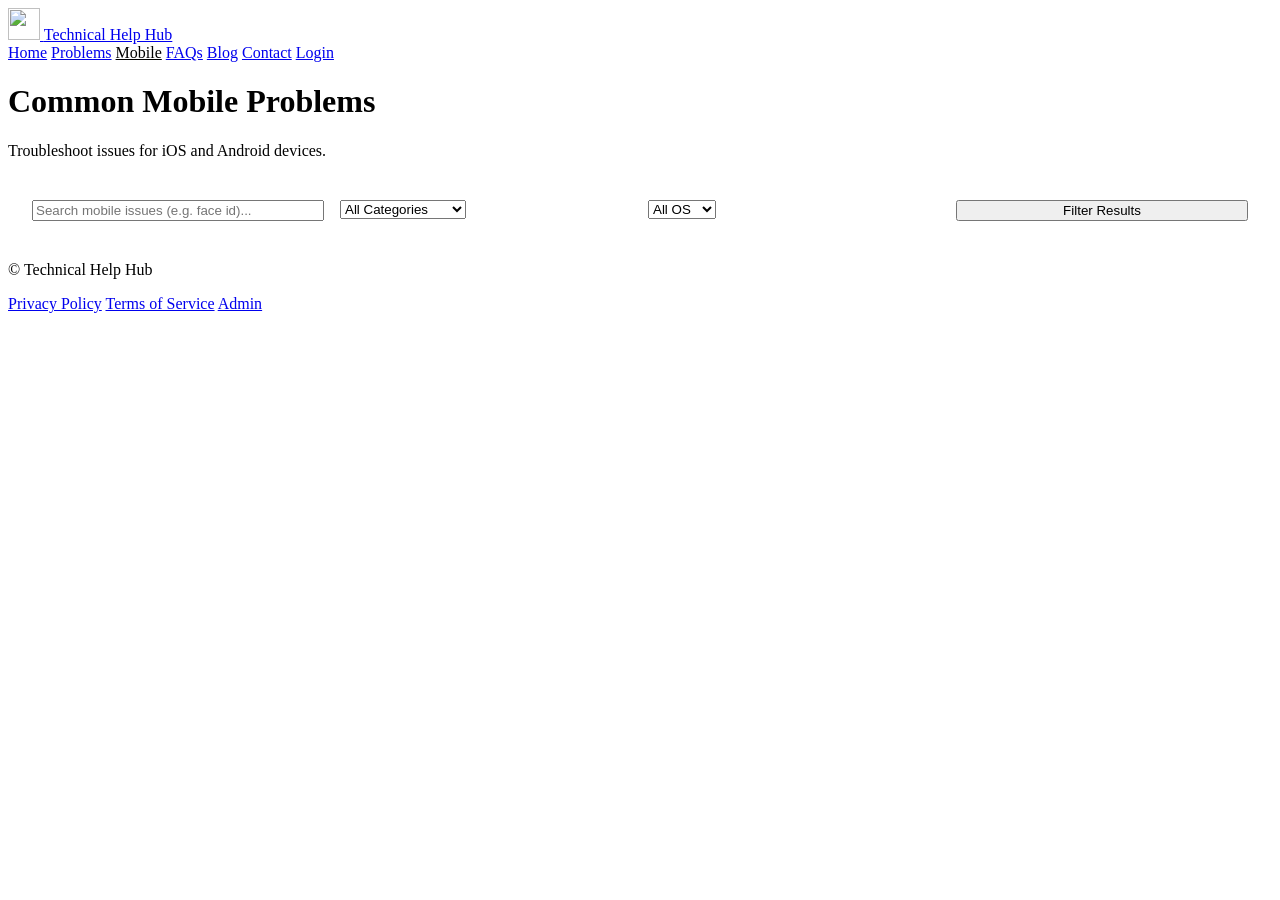
==== mobile-problems.html @ ba385f23 "Add files via upload" ====
<!doctype html>
<html lang="en">

<head>
    <meta charset="utf-8">
    <meta name="viewport" content="width=device-width, initial-scale=1">
    <title>Mobile Problems - Technical Help Hub</title>
    <link rel="preconnect" href="https://fonts.googleapis.com">
    <link rel="preconnect" href="https://fonts.gstatic.com" crossorigin>
    <link href="https://fonts.googleapis.com/css2?family=Inter:wght@400;500;600;700&display=swap" rel="stylesheet">
    <link rel="stylesheet" href="assets/css/styles.css">
</head>

<body>

    <header class="site-header">
        <div class="container header-inner">
            <a class="logo" href="index.html">
                <img src="assets/img/logo.svg" alt="" width="32" height="32">
                <span>Technical Help Hub</span>
            </a>
            <nav class="nav">
                <a href="index.html">Home</a>
                <a href="problems.html">Problems</a>
                <a href="mobile-problems.html" aria-current="page" style="color: var(--brand-primary);">Mobile</a>
                <a href="faq.html">FAQs</a>
                <a href="blog.html">Blog</a>
                <a href="contact.html">Contact</a>
                <a href="login.html" class="btn btn-sm">Login</a>
            </nav>
        </div>
    </header>

    <main class="container">
        <div class="list-header" style="flex-direction: column; align-items: stretch; gap: 1rem;">
            <h1>Common Mobile Problems</h1>
            <p class="muted">Troubleshoot issues for iOS and Android devices.</p>

            <div
                style="background: var(--bg-surface); padding: 1.5rem; border-radius: var(--radius-lg); border: 1px solid var(--border-color); box-shadow: var(--shadow-sm);">
                <form class="search" id="searchForm"
                    style="display: grid; gap: 1rem; grid-template-columns: repeat(auto-fit, minmax(200px, 1fr));">
                    <input type="search" id="searchInput" placeholder="Search mobile issues (e.g. face id)..."
                        aria-label="Search problems">

                    <div class="select-wrapper">
                        <select id="category" aria-label="Category">
                            <option value="">All Categories</option>
                            <option value="battery">Battery & Power</option>
                            <option value="connectivity">Connectivity</option>
                            <option value="app">App Issues</option>
                            <option value="system">System & Update</option>
                            <option value="hardware">Hardware</option>
                        </select>
                    </div>

                    <div class="select-wrapper">
                        <select id="os" aria-label="OS">
                            <option value="">All OS</option>
                            <option>iOS</option>
                            <option>Android</option>
                        </select>
                    </div>

                    <button class="btn" type="submit">Filter Results</button>
                </form>
            </div>
        </div>

        <div id="results" class="grid"></div>
    </main>

    <footer class="site-footer">
        <div class="container footer-inner">
            <p>© <span id="year"></span> Technical Help Hub</p>
            <div class="footer-links">
                <a href="privacy.html">Privacy Policy</a>
                <a href="terms.html">Terms of Service</a>
                <a href="admin.html">Admin</a>
            </div>
        </div>
    </footer>

    <script src="assets/js/problems-db.js"></script>
    <script>
        // Load from global problemsDB
        const allProblems = Object.entries(problemsDB).map(([id, data]) => ({ id, ...data }));

        // Filter for Mobile (iOS, Android)
        const problems = allProblems.filter(p => p.os.some(os => ['iOS', 'Android'].includes(os)));


        function render(list) {
            const wrap = document.getElementById('results');
            if (!list.length) {
                wrap.innerHTML = '<div style="grid-column: 1/-1; text-align: center; padding: 2rem;" class="muted">No problems found matching your filters.</div>';
                return;
            }
            wrap.innerHTML = list.map(p => `
    <a class="card card-${p.category}" href="problem.html?id=${p.id}">
      <div style="margin-bottom:auto">
        <h3>${p.title}</h3>
        <p>${p.summary}</p>
      </div>
      <div class="meta mt-4">
        <span class="badge badge-${p.category}">${p.category}</span>
        <span class="badge" style="border-color: transparent; ${getDifficultyColor(p.difficulty)}">${p.difficulty}</span>
        <span class="badge" style="background: #eef2ff; color: #4f46e5;">${p.os.join('/')}</span>
      </div>
    </a>
  `).join('');
        }

        function getDifficultyColor(d) {
            if (d === 'Easy') return 'background: #dcfce7; color: #166534;';
            if (d === 'Medium') return 'background: #fef9c3; color: #854d0e;';
            return 'background: #fee2e2; color: #991b1b;';
        }

        function applyFilters() {
            const q = document.getElementById('searchInput').value.toLowerCase().trim();
            const category = document.getElementById('category').value;
            const os = document.getElementById('os').value;

            const filtered = problems.filter(p => {
                const qok = !q || p.title.toLowerCase().includes(q) || p.summary.toLowerCase().includes(q);
                const cok = !category || p.category === category;
                const ook = !os || p.os.includes(os);
                return qok && cok && ook;
            });
            render(filtered);
        }

        document.getElementById('searchForm').addEventListener('submit', e => { e.preventDefault(); applyFilters(); });
        ['category', 'os'].forEach(id => document.getElementById(id).addEventListener('change', applyFilters));

        // Initial Render
        render(problems);
    </script>
    <script src="assets/js/app.js" defer></script>
</body>

</html>
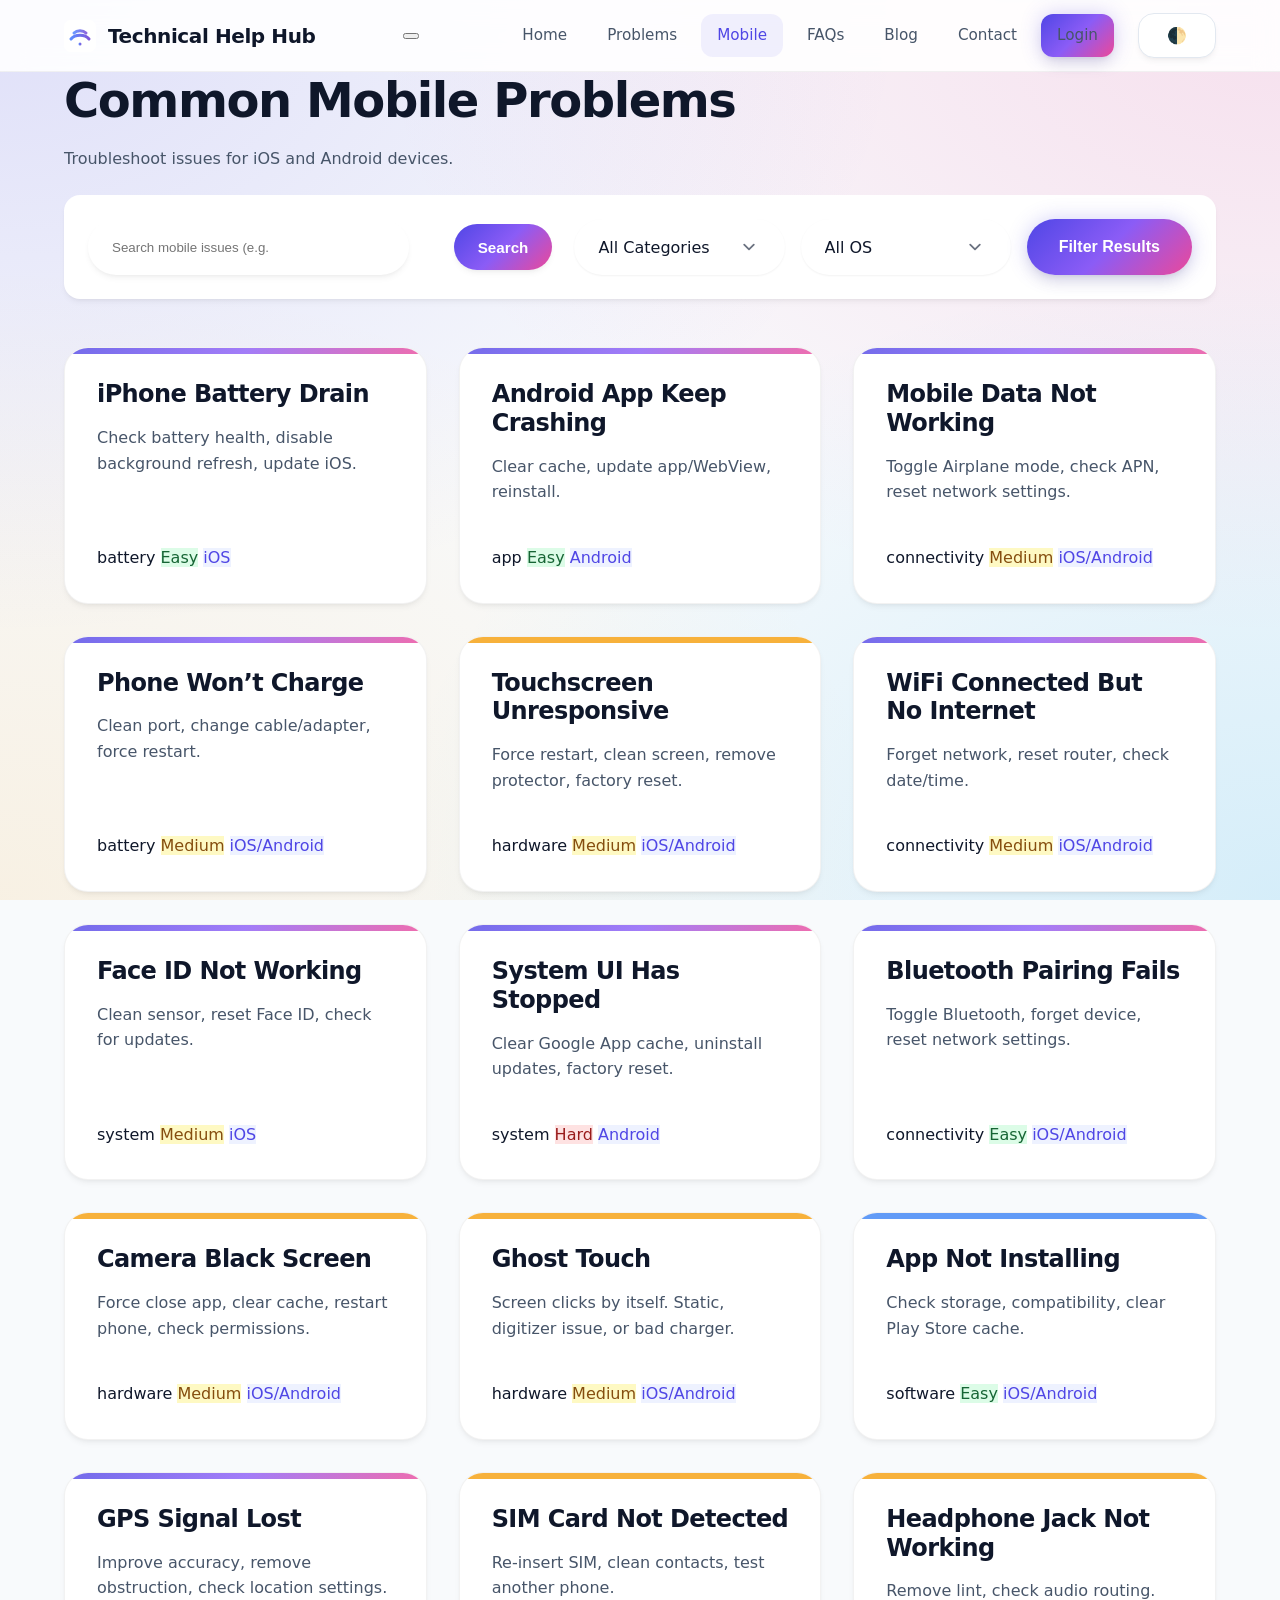
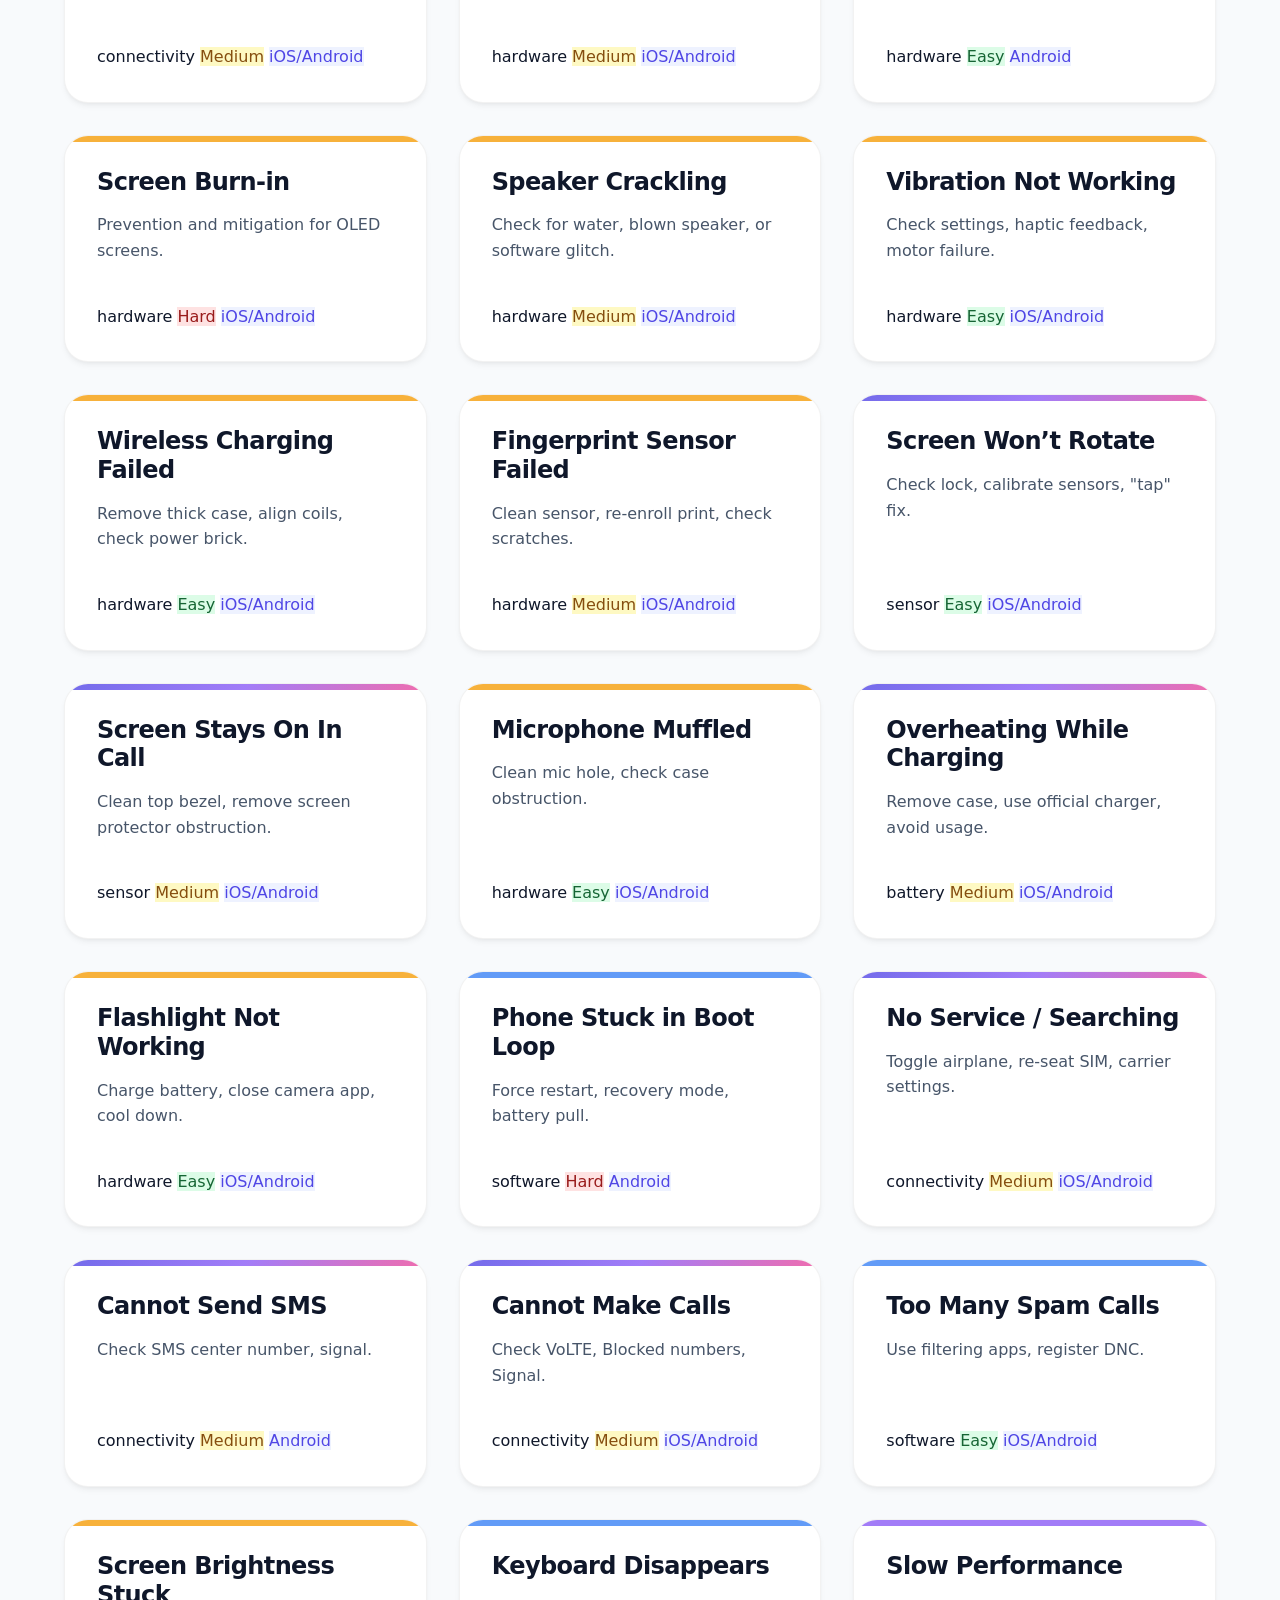
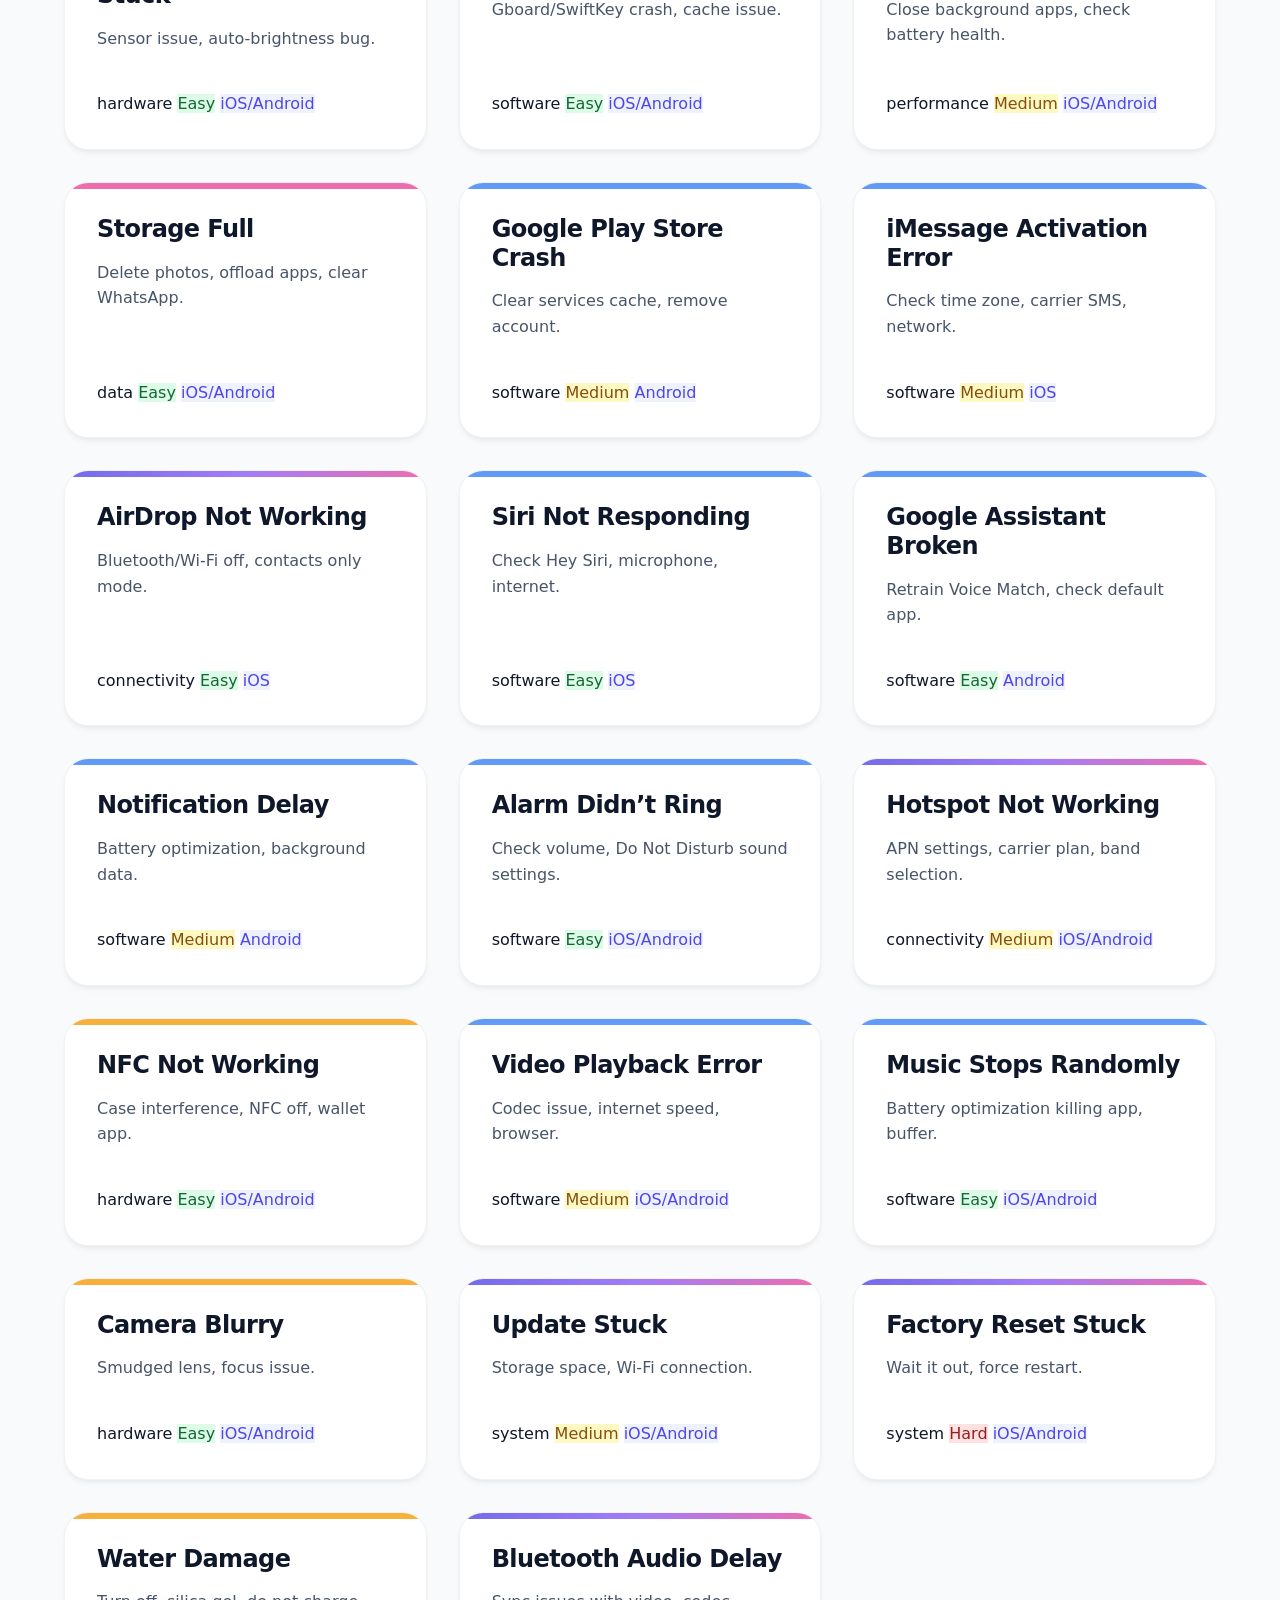
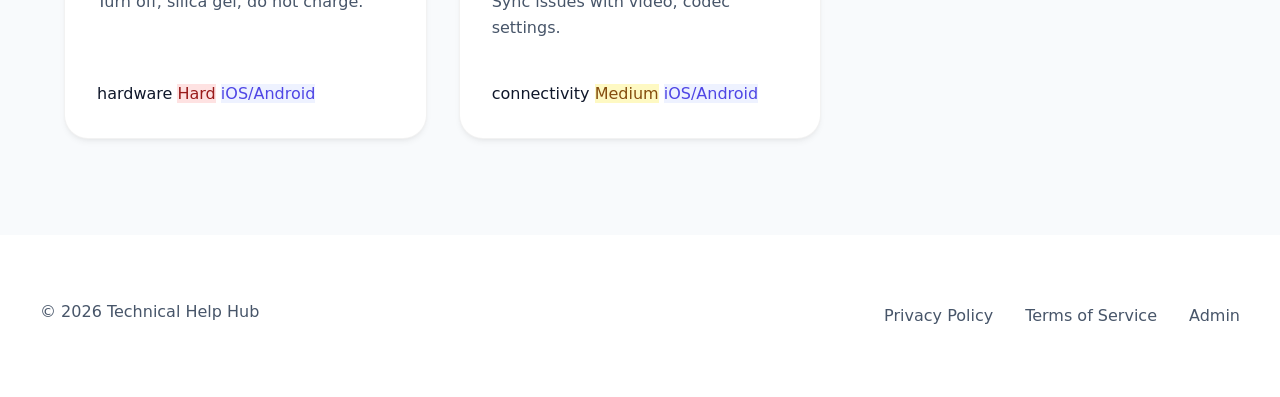
==== commit 16f15ba6: "Add files via upload Mobile7" ====
--- a/mobile-problems.html
+++ b/mobile-problems.html
@@ -38,10 +38,12 @@
 
             <div
                 style="background: var(--bg-surface); padding: 1.5rem; border-radius: var(--radius-lg); border: 1px solid var(--border-color); box-shadow: var(--shadow-sm);">
-                <form class="search" id="searchForm"
-                    style="display: grid; gap: 1rem; grid-template-columns: repeat(auto-fit, minmax(200px, 1fr));">
-                    <input type="search" id="searchInput" placeholder="Search mobile issues (e.g. face id)..."
-                        aria-label="Search problems">
+                <form class="search search-grid" id="searchForm">
+                    <div class="search-wrapper">
+                        <input type="search" id="searchInput" placeholder="Search mobile issues (e.g. face id)..."
+                            aria-label="Search problems">
+                        <button type="submit" class="search-btn-inner">Search</button>
+                    </div>
 
                     <div class="select-wrapper">
                         <select id="category" aria-label="Category">
--- a/assets/css/styles.css
+++ b/assets/css/styles.css
@@ -0,0 +1,934 @@
+:root {
+  /* --- Premium Brand Palette --- */
+  --brand-primary: #4f46e5;
+  /* Indigo 600 */
+  --brand-secondary: #0ea5e9;
+  /* Sky 500 */
+  --brand-accent: #8b5cf6;
+  /* Violet 500 */
+  --brand-gradient: linear-gradient(135deg, #4f46e5 0%, #8b5cf6 50%, #ec4899 100%);
+  --brand-gradient-hover: linear-gradient(135deg, #4338ca 0%, #7c3aed 50%, #db2777 100%);
+
+  /* --- Backgrounds & Surfaces --- */
+  --bg-body: #f8fafc;
+  --bg-surface: #ffffff;
+  --bg-surface-alt: #f1f5f9;
+  --bg-glass: rgba(255, 255, 255, 0.7);
+  --bg-glass-heavy: rgba(255, 255, 255, 0.9);
+
+  /* --- Typography Colors --- */
+  --text-main: #0f172a;
+  --text-muted: #475569;
+  --text-light: #94a3b8;
+  --text-on-brand: #ffffff;
+
+  /* --- Category Colors --- */
+  --col-performance: #8b5cf6;
+  --col-virus: #ef4444;
+  --col-hardware: #f59e0b;
+  --col-software: #3b82f6;
+  --col-network: #10b981;
+  --col-data: #ec4899;
+  --col-battery: #eab308;
+  --col-app: #6366f1;
+  --col-system: #64748b;
+  --col-connectivity: #06b6d4;
+
+  /* --- UI Dimensions & Spacing --- */
+  --container-width: 1200px;
+  --header-height: 4.5rem;
+  --radius-sm: 0.5rem;
+  --radius-md: 0.75rem;
+  --radius-lg: 1rem;
+  --radius-xl: 1.5rem;
+  --radius-full: 9999px;
+
+  /* --- Effects & Shadows --- */
+  --shadow-xs: 0 1px 2px 0 rgb(0 0 0 / 0.05);
+  --shadow-sm: 0 4px 6px -1px rgb(0 0 0 / 0.05), 0 2px 4px -2px rgb(0 0 0 / 0.05);
+  --shadow-md: 0 10px 15px -3px rgb(0 0 0 / 0.08), 0 4px 6px -4px rgb(0 0 0 / 0.08);
+  --shadow-lg: 0 20px 25px -5px rgb(0 0 0 / 0.1), 0 8px 10px -6px rgb(0 0 0 / 0.1);
+  --shadow-glow: 0 0 20px rgba(79, 70, 229, 0.25);
+
+  --backdrop-blur: 12px;
+  --transition-base: all 0.3s cubic-bezier(0.4, 0, 0.2, 1);
+
+  --font-sans: 'Inter', system-ui, -apple-system, BlinkMacSystemFont, "Segoe UI", Roboto, "Helvetica Neue", Arial, sans-serif;
+}
+
+/* --- Reset & Base --- */
+*,
+*::before,
+*::after {
+  box-sizing: border-box;
+}
+
+html {
+  scroll-behavior: smooth;
+}
+
+body {
+  margin: 0;
+  font-family: var(--font-sans);
+  background-color: var(--bg-body);
+  /* Modern animated mesh gradient background */
+  background-image:
+    radial-gradient(at 0% 0%, rgba(79, 70, 229, 0.15) 0px, transparent 50%),
+    radial-gradient(at 100% 0%, rgba(236, 72, 153, 0.15) 0px, transparent 50%),
+    radial-gradient(at 100% 100%, rgba(14, 165, 233, 0.15) 0px, transparent 50%),
+    radial-gradient(at 0% 100%, rgba(245, 158, 11, 0.1) 0px, transparent 50%);
+  background-attachment: fixed;
+  color: var(--text-main);
+  line-height: 1.6;
+  -webkit-font-smoothing: antialiased;
+}
+
+img {
+  max-width: 100%;
+  height: auto;
+  display: block;
+}
+
+a {
+  color: inherit;
+  text-decoration: none;
+  transition: var(--transition-base);
+}
+
+/* --- Typography --- */
+h1,
+h2,
+h3,
+h4,
+h5,
+h6 {
+  margin: 0 0 1rem 0;
+  font-weight: 700;
+  line-height: 1.2;
+  color: var(--text-main);
+}
+
+h1 {
+  font-size: 3rem;
+  letter-spacing: -0.03em;
+}
+
+h2 {
+  font-size: 2.25rem;
+  letter-spacing: -0.025em;
+}
+
+h3 {
+  font-size: 1.5rem;
+  letter-spacing: -0.025em;
+}
+
+p {
+  margin-bottom: 1.5rem;
+  color: var(--text-muted);
+}
+
+/* --- Layout --- */
+.container {
+  width: 100%;
+  max-width: var(--container-width);
+  margin: 0 auto;
+  padding: 0 1.5rem;
+}
+
+/* --- Header (Glassmorphism) --- */
+.site-header {
+  position: sticky;
+  top: 0;
+  z-index: 100;
+  height: var(--header-height);
+  background: var(--bg-glass-heavy);
+  backdrop-filter: blur(var(--backdrop-blur));
+  -webkit-backdrop-filter: blur(var(--backdrop-blur));
+  border-bottom: 1px solid rgba(0, 0, 0, 0.05);
+}
+
+.header-inner {
+  height: 100%;
+  display: flex;
+  align-items: center;
+  justify-content: space-between;
+}
+
+.logo {
+  display: flex;
+  align-items: center;
+  gap: 0.75rem;
+  font-weight: 800;
+  font-size: 1.25rem;
+  color: var(--text-main);
+  letter-spacing: -0.02em;
+}
+
+.nav {
+  display: flex;
+  align-items: center;
+  gap: 0.5rem;
+}
+
+.nav a {
+  padding: 0.6rem 1rem;
+  border-radius: var(--radius-md);
+  color: var(--text-muted);
+  font-weight: 500;
+  font-size: 0.95rem;
+}
+
+.nav a:hover,
+.nav a[aria-current="page"] {
+  background-color: rgba(79, 70, 229, 0.08);
+  color: var(--brand-primary);
+}
+
+/* --- Buttons --- */
+.btn {
+  display: inline-flex;
+  align-items: center;
+  justify-content: center;
+  padding: 0.75rem 1.75rem;
+  border-radius: var(--radius-lg);
+  font-weight: 600;
+  font-size: 1rem;
+  background: var(--brand-gradient);
+  color: var(--text-on-brand);
+  border: none;
+  cursor: pointer;
+  transition: var(--transition-base);
+  box-shadow: var(--shadow-md), var(--shadow-glow);
+  position: relative;
+  overflow: hidden;
+}
+
+.btn:hover {
+  transform: translateY(-2px);
+  box-shadow: var(--shadow-lg), var(--shadow-glow);
+  filter: brightness(1.1);
+}
+
+.btn:active {
+  transform: translateY(0);
+}
+
+.btn-sm {
+  padding: 0.5rem 1.25rem;
+  font-size: 0.875rem;
+  border-radius: var(--radius-md);
+}
+
+.btn-secondary {
+  background: var(--bg-surface);
+  color: var(--text-main);
+  border: 1px solid #e2e8f0;
+  box-shadow: var(--shadow-sm);
+}
+
+.btn-secondary:hover {
+  border-color: var(--text-muted);
+  background: var(--bg-surface-alt);
+  transform: translateY(-1px);
+}
+
+/* --- Hero Section --- */
+.hero {
+  padding: 6rem 0 4rem;
+  text-align: center;
+  position: relative;
+}
+
+.hero h1 {
+  font-size: 4rem;
+  max-width: 900px;
+  margin: 0 auto 1.5rem;
+  background: var(--brand-gradient);
+  -webkit-background-clip: text;
+  background-clip: text;
+  -webkit-text-fill-color: transparent;
+  line-height: title;
+}
+
+.hero h1 strong {
+  font-weight: 800;
+}
+
+.hero p {
+  font-size: 1.25rem;
+  max-width: 650px;
+  margin: 0 auto 3rem;
+  line-height: 1.7;
+}
+
+/* --- Search Bar --- */
+.search-large {
+  max-width: 650px;
+  margin: 0 auto;
+  position: relative;
+  transition: var(--transition-base);
+}
+
+.search-large:focus-within {
+  transform: scale(1.02);
+}
+
+.search-large input {
+  width: 100%;
+  padding: 1.25rem 2rem;
+  padding-right: 9rem;
+  border-radius: var(--radius-full);
+  border: 1px solid rgba(0, 0, 0, 0.08);
+  background: var(--bg-surface);
+  font-size: 1.125rem;
+  box-shadow: var(--shadow-lg);
+  transition: var(--transition-base);
+}
+
+.search-large input:focus {
+  outline: none;
+  border-color: var(--brand-primary);
+  box-shadow: var(--shadow-lg), 0 0 0 4px rgba(79, 70, 229, 0.15);
+}
+
+.search-large button {
+  position: absolute;
+  right: 0.75rem;
+  top: 0.6rem;
+  bottom: 0.6rem;
+  border-radius: var(--radius-full);
+  padding: 0 2rem;
+  box-shadow: none;
+}
+
+/* --- Cards & Grid --- */
+.grid,
+.cards {
+  display: grid;
+  grid-template-columns: repeat(auto-fill, minmax(320px, 1fr));
+  gap: 2rem;
+  margin: 3rem 0;
+}
+
+.card {
+  background: var(--bg-surface);
+  border: 1px solid rgba(0, 0, 0, 0.05);
+  /* Detailed light border */
+  border-radius: var(--radius-xl);
+  padding: 2rem;
+  transition: var(--transition-base);
+  height: 100%;
+  display: flex;
+  flex-direction: column;
+  position: relative;
+  overflow: hidden;
+  box-shadow: var(--shadow-sm);
+}
+
+.card::before {
+  content: '';
+  position: absolute;
+  top: 0;
+  left: 0;
+  width: 100%;
+  height: 6px;
+  background: var(--brand-gradient);
+  /* Default fallback */
+  opacity: 0.8;
+}
+
+.card:hover {
+  transform: translateY(-8px);
+  box-shadow: var(--shadow-lg);
+  border-color: rgba(0, 0, 0, 0.0);
+  /* Let Shadow take over */
+}
+
+.card h3 {
+  font-size: 1.5rem;
+  margin-bottom: 1rem;
+}
+
+.card p {
+  flex-grow: 1;
+  font-size: 1rem;
+  line-height: 1.6;
+}
+
+/* Category Specific Styles & Cards */
+.card-performance::before {
+  background: var(--col-performance);
+}
+
+.card-virus::before {
+  background: var(--col-virus);
+}
+
+.card-hardware::before {
+  background: var(--col-hardware);
+}
+
+.card-software::before {
+  background: var(--col-software);
+}
+
+.card-network::before {
+  background: var(--col-network);
+}
+
+.card-data::before {
+  background: var(--col-data);
+}
+
+.card span.btn-secondary {
+  align-self: flex-start;
+  margin-top: 1.5rem;
+  background: transparent;
+  border: 1px solid #e2e8f0;
+}
+
+.card:hover span.btn-secondary {
+  background: var(--brand-primary);
+  color: white;
+  border-color: var(--brand-primary);
+}
+
+/* --- Forms (General) --- */
+.form-group {
+  margin-bottom: 1.5rem;
+}
+
+label {
+  display: block;
+  font-size: 0.9rem;
+  font-weight: 600;
+  margin-bottom: 0.5rem;
+  color: var(--text-main);
+}
+
+input[type="text"],
+input[type="email"],
+input[type="password"],
+select,
+textarea {
+  width: 100%;
+  padding: 0.875rem 1rem;
+  border-radius: var(--radius-md);
+  border: 1px solid var(--border-light);
+  background: var(--bg-surface);
+  color: var(--text-main);
+  font-family: inherit;
+  font-size: 1rem;
+  transition: var(--transition-base);
+  box-shadow: var(--shadow-xs);
+}
+
+input:focus,
+select:focus,
+textarea:focus {
+  outline: none;
+  border-color: var(--brand-primary);
+  box-shadow: 0 0 0 4px rgba(79, 70, 229, 0.1);
+}
+
+/* --- Search Form Alignment --- */
+.search {
+  align-items: center;
+  /* Ensure grid items align vertically */
+}
+
+/* --- Search Form Grid Layout (Flexbox for Fluidity) --- */
+.search-grid {
+  display: flex;
+  flex-wrap: wrap;
+  gap: 1rem;
+  align-items: center;
+  width: 100%;
+}
+
+/* Flex Grow Logic */
+.search-wrapper {
+  flex: 3 1 320px;
+  /* Takes most space, min-width 320px */
+}
+
+.select-wrapper {
+  flex: 1 1 160px;
+  /* Takes less space, min-width 160px */
+}
+
+/* Filter button shouldn't grow too much */
+.search-grid .btn {
+  flex: 0 0 auto;
+  min-width: 140px;
+}
+
+/* Ensure wrappers don't overflow */
+.search-wrapper,
+.select-wrapper {
+  min-width: 0;
+}
+
+/* Remove the specific grid media query as flex handles it */
+
+
+/* --- Search Wrapper (Input + Button) --- */
+.search-wrapper {
+  position: relative;
+  display: flex;
+  align-items: center;
+  width: 100%;
+  height: 3.5rem;
+  /* Enforce wrapper height */
+}
+
+.search-wrapper input {
+  padding: 0.875rem 1.5rem;
+  /* Match select padding height */
+  padding-right: 8rem !important;
+  /* Space for large button */
+  margin-bottom: 0 !important;
+  border-radius: 50px;
+  border: 1px solid var(--border-color);
+  box-shadow: var(--shadow-sm);
+  transition: var(--transition-base);
+  height: 100%;
+  /* Fill wrapper */
+  line-height: normal;
+}
+
+.search-wrapper input:focus {
+  border-color: var(--brand-primary);
+  box-shadow: 0 0 0 4px rgba(79, 70, 229, 0.1);
+}
+
+.search-btn-inner {
+  position: absolute;
+  right: 6px;
+  top: 50%;
+  transform: translateY(-50%);
+  height: calc(3.5rem - 10px);
+  /* Fixed height relative to input */
+  background: var(--brand-gradient);
+  border: none;
+  cursor: pointer;
+  color: white;
+  padding: 0 1.5rem;
+  /* Increased padding slightly */
+  display: flex;
+  align-items: center;
+  justify-content: center;
+  transition: var(--transition-base);
+  border-radius: 50px;
+  font-weight: 600;
+  font-size: 0.95rem;
+  box-shadow: var(--shadow-sm);
+  z-index: 2;
+}
+
+/* Ensure Selects Match Search Height in Filter Bar */
+.search select {
+  height: 3.5rem;
+  border-radius: 50px;
+  /* Match pill shape for consistency */
+  padding: 0 1.5rem;
+  appearance: none;
+  /* Remove default arrow to style if needed, but keeping simple for now */
+  background-image: url("data:image/svg+xml,%3csvg xmlns='http://www.w3.org/2000/svg' fill='none' viewBox='0 0 20 20'%3e%3cpath stroke='%236b7280' stroke-linecap='round' stroke-linejoin='round' stroke-width='1.5' d='M6 8l4 4 4-4'/%3e%3c/svg%3e");
+  background-position: right 1.5rem center;
+  background-repeat: no-repeat;
+  background-size: 1.5em 1.5em;
+  border: 1px solid var(--border-color);
+  background-color: var(--bg-surface);
+}
+
+.search .btn {
+  height: 3.5rem;
+  border-radius: 50px;
+  padding: 0 2rem;
+  display: inline-flex;
+  align-items: center;
+  justify-content: center;
+}
+
+.search-btn-inner:hover {
+  transform: translateY(calc(-50% - 1px));
+  /* Account for center offset */
+  filter: brightness(1.1);
+  color: white;
+  background: var(--brand-gradient);
+  /* Ensure gradient stays */
+}
+
+
+/* --- Footer --- */
+.site-footer {
+  margin-top: 6rem;
+  border-top: 1px solid var(--border-light);
+  background: var(--bg-surface);
+}
+
+.footer-inner {
+  padding: 3rem 0;
+  display: flex;
+  justify-content: space-between;
+  align-items: center;
+  color: var(--text-muted);
+}
+
+.footer-links {
+  display: flex;
+  gap: 2rem;
+}
+
+.footer-links a:hover {
+  color: var(--brand-primary);
+}
+
+/* --- Dark Mode (Auto or Class) --- */
+/* Simple dark mode support via semantic variables if data-theme is set */
+[data-theme="dark"] {
+  --bg-body: #0b1120;
+  --bg-surface: #1e293b;
+  --bg-surface-alt: #334155;
+  --bg-glass: rgba(30, 41, 59, 0.7);
+  --bg-glass-heavy: rgba(15, 23, 42, 0.9);
+
+  --text-main: #f8fafc;
+  --text-muted: #94a3b8;
+  --text-light: #64748b;
+  --text-on-brand: #ffffff;
+
+  --border-light: #334155;
+
+  --shadow-xs: 0 1px 2px 0 rgb(0 0 0 / 0.3);
+  --shadow-sm: 0 4px 6px -1px rgb(0 0 0 / 0.4);
+  --shadow-lg: 0 10px 15px -3px rgb(0 0 0 / 0.5);
+}
+
+/* --- Responsive --- */
+@media (max-width: 768px) {
+
+  /* --- Mobile Readability Overhaul --- */
+  :root {
+    --header-height: 70px;
+    /* Taller header */
+  }
+
+  html {
+    font-size: 17px;
+    /* Increase base font size (was 16px) */
+  }
+
+  body {
+    line-height: 1.65;
+    /* Better line height for reading */
+  }
+
+  h1 {
+    font-size: 2.25rem;
+    /* ~38px */
+    line-height: 1.2;
+  }
+
+  h2 {
+    font-size: 1.75rem;
+    /* ~30px */
+  }
+
+  p {
+    margin-bottom: 1.25rem;
+  }
+
+  .container {
+    padding-left: 1.5rem;
+    padding-right: 1.5rem;
+  }
+
+  /* Enhanced Touch Targets */
+  .btn {
+    padding: 0.9rem 1.5rem;
+    font-size: 1.05rem;
+    width: 100%;
+    /* Full width buttons are easier on mobile */
+    display: flex;
+    justify-content: center;
+    margin-bottom: 0.5rem;
+  }
+
+  .nav a {
+    padding: 1.25rem;
+    /* Larger tap area for menu links */
+    font-size: 1.2rem;
+  }
+
+  .card {
+    padding: 1.5rem;
+    /* Slightly less padding to maximize width */
+  }
+
+  /* Form Elements */
+  input[type="text"],
+  input[type="email"],
+  input[type="password"],
+  input[type="search"],
+  select,
+  textarea {
+    font-size: 16px;
+    /* Prevents iOS zoom on focus */
+    padding: 1rem;
+    /* Larger input areas */
+    height: auto;
+    width: 100%;
+    margin-bottom: 0.5rem;
+  }
+
+  /* Force Search Form to Stack */
+  .search {
+    grid-template-columns: 1fr !important;
+    /* Override inline styles */
+    gap: 1.25rem;
+  }
+
+  .select-wrapper {
+    width: 100%;
+  }
+
+  /* Fix Stacking Context for Mobile Menu */
+  .site-header {
+    backdrop-filter: none;
+    -webkit-backdrop-filter: none;
+    background: var(--bg-surface);
+    /* Solid background to prevent bleed */
+  }
+
+  .header-inner {
+    flex-wrap: wrap;
+    padding: 1rem 0;
+    /* More vertical breathing room */
+    height: auto;
+    gap: 0;
+  }
+
+  .logo {
+    z-index: 10001;
+    /* Above everything */
+    position: relative;
+    flex-grow: 1;
+    font-size: 1.35rem;
+    /* Slightly larger logo text */
+  }
+
+  /* Hamburger Toggle */
+  .mobile-toggle {
+    display: flex;
+    flex-direction: column;
+    justify-content: center;
+    gap: 5px;
+    /* Spaced out lines */
+    width: 44px;
+    /* Minimum touch target size */
+    height: 44px;
+    background: transparent;
+    border: none;
+    cursor: pointer;
+    z-index: 10001;
+    /* Above overlay */
+    padding: 0;
+    position: relative;
+    align-items: flex-end;
+    /* Align to right */
+  }
+
+  .mobile-toggle span {
+    display: block;
+    width: 28px;
+    /* Slightly wider lines */
+    height: 3px;
+    background: var(--text-main);
+    border-radius: 2px;
+    transition: var(--transition-base);
+  }
+
+  /* Mobile Nav Overlay */
+  .nav {
+    display: none;
+    position: fixed;
+    top: 0;
+    left: 0;
+    width: 100vw;
+    height: 100vh;
+    background: var(--bg-surface);
+    flex-direction: column;
+    justify-content: flex-start;
+    align-items: center;
+    gap: 1.5rem;
+    padding: 7rem 2rem 3rem;
+    /* Increased top padding */
+    z-index: 10000;
+    /* High z-index */
+    overflow-y: auto;
+    overscroll-behavior: contain;
+  }
+
+  .nav.active {
+    display: flex;
+    animation: fadeIn 0.3s ease-out;
+  }
+
+  .nav a {
+    font-size: 1.35rem;
+    /* Larger menu links */
+    width: 100%;
+    text-align: center;
+    padding: 1.25rem;
+    border-bottom: 1px solid var(--bg-surface-alt);
+    font-weight: 500;
+  }
+
+  @keyframes fadeIn {
+    from {
+      opacity: 0;
+    }
+
+    to {
+      opacity: 1;
+    }
+  }
+
+  /* Toggle Animation */
+  .mobile-toggle.active span:nth-child(1) {
+    transform: translateY(8px) rotate(45deg);
+  }
+
+  .mobile-toggle.active span:nth-child(2) {
+    opacity: 0;
+  }
+
+  .mobile-toggle.active span:nth-child(3) {
+    transform: translateY(-8px) rotate(-45deg);
+  }
+
+  .hero h1 {
+    font-size: 2.5rem;
+    margin-bottom: 1rem;
+  }
+
+  .hero p {
+    font-size: 1.15rem;
+  }
+
+  /* Mobile Search Fix (Homepage) */
+  .search-large {
+    display: flex;
+    flex-direction: column;
+    gap: 0.75rem;
+    margin-bottom: 2rem;
+  }
+
+  .search-large input {
+    padding-right: 1.5rem;
+    /* Reset padding */
+  }
+
+  .search-large button {
+    position: static;
+    width: 100%;
+    margin-top: 0.5rem;
+    padding: 1rem;
+  }
+
+  .grid,
+  .cards {
+    grid-template-columns: 1fr;
+    gap: 1.5rem;
+  }
+
+  .footer-inner {
+    flex-direction: column;
+    gap: 2rem;
+    text-align: center;
+    padding: 4rem 0 2rem;
+  }
+
+  .footer-links {
+    flex-direction: column;
+    gap: 1.25rem;
+    font-size: 1.1rem;
+  }
+}
+
+/* --- Utilities --- */
+.text-center {
+  text-align: center;
+}
+
+.mt-4 {
+  margin-top: 1rem;
+}
+
+.mb-4 {
+  margin-bottom: 1rem;
+}
+
+.sr-only {
+  position: absolute;
+  width: 1px;
+  height: 1px;
+  padding: 0;
+  margin: -1px;
+  overflow: hidden;
+  clip: rect(0, 0, 0, 0);
+  border: 0;
+}
+
+/* --- Animations --- */
+@keyframes fadeInUp {
+  from {
+    opacity: 0;
+    transform: translateY(20px);
+  }
+
+  to {
+    opacity: 1;
+    transform: translateY(0);
+  }
+}
+
+.animate-fade-in-up {
+  opacity: 0;
+  /* Star hidden */
+  animation: fadeInUp 0.8s cubic-bezier(0.4, 0, 0.2, 1) forwards;
+}
+
+.delay-100 {
+  animation-delay: 0.1s;
+}
+
+.delay-200 {
+  animation-delay: 0.2s;
+}
+
+.delay-300 {
+  animation-delay: 0.3s;
+}
+
+/* --- Semantic Badges --- */
+.badge-success {
+  background: rgba(16, 185, 129, 0.1);
+  color: var(--success);
+  border-color: transparent;
+}
+
+.badge-warning {
+  background: rgba(245, 158, 11, 0.1);
+  color: var(--warning);
+  border-color: transparent;
+}
+
+.badge-danger {
+  background: rgba(239, 68, 68, 0.1);
+  color: var(--danger);
+  border-color: transparent;
+}
